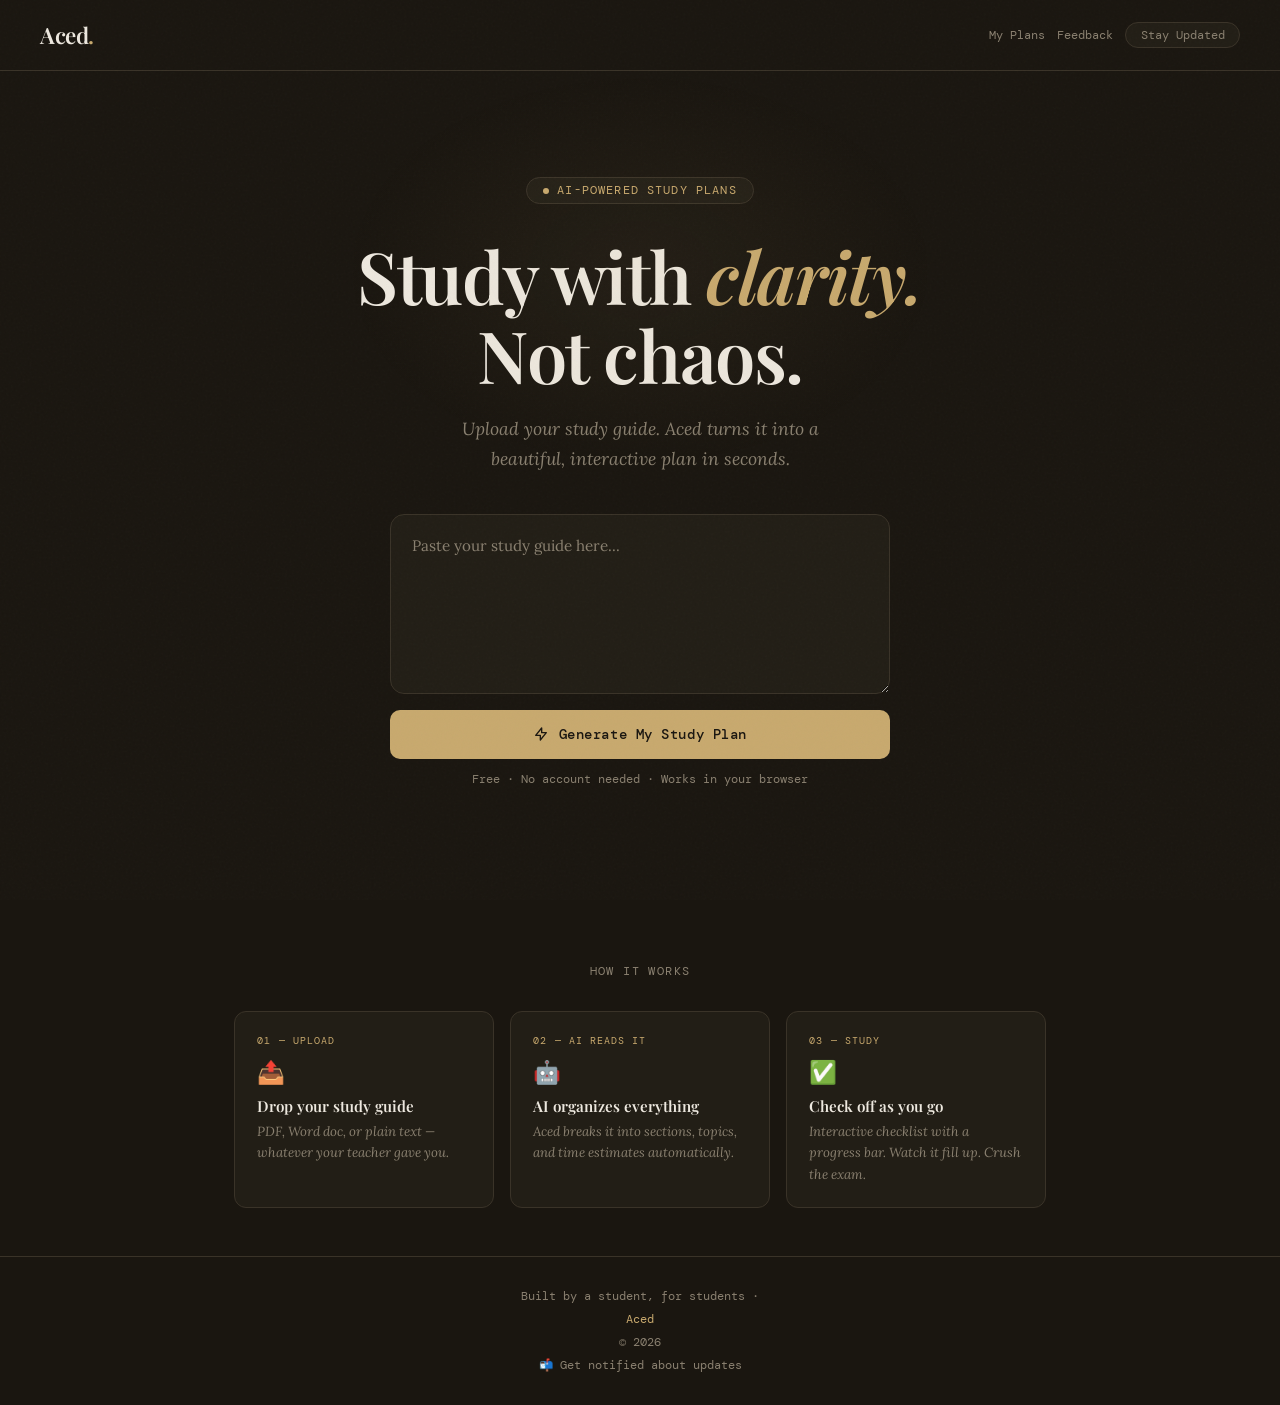
==== index.html @ cb7c21e6 "Fix textarea placeholder formatting in index.html" ====
<!DOCTYPE html>
<html lang="en">
<head>
<!-- Google tag (gtag.js) -->
<script async src="https://www.googletagmanager.com/gtag/js?id=G-MVRLB366R9"></script>
<script>
  window.dataLayer = window.dataLayer || [];
  function gtag(){dataLayer.push(arguments);}
  gtag('js', new Date());

  gtag('config', 'G-MVRLB366R9');
</script>
  <meta charset="UTF-8">
  <meta name="viewport" content="width=device-width, initial-scale=1.0">
  <title>Aced — Study With Clarity, Not Chaos</title>
  <link rel="icon" type="image/svg+xml" href="favicon.svg">
  <link href="https://fonts.googleapis.com/css2?family=Playfair+Display:ital,wght@0,400;0,600;1,400&family=Lora:ital,wght@0,400;0,500;1,400&family=DM+Mono:wght@400;500&display=swap" rel="stylesheet">
  <link rel="stylesheet" href="shared.css">
  <link rel="stylesheet" href="index.css">
<!-- Primary SEO -->
<meta name="description" content="Upload your study guide and get a beautiful, interactive study plan in seconds. Free AI-powered study tool for students.">
<meta name="keywords" content="study tool, AI study guide, study plan, interactive checklist, student productivity">

<!-- Open Graph (makes links look good when shared on social) -->
<meta property="og:title" content="Aced — Turn your study guide into a plan">
<meta property="og:description" content="Upload your study guide and get a beautiful, interactive study plan in seconds.">
<meta property="og:url" content="https://studyaced.com">
<meta property="og:type" content="website">

<!-- Twitter/X card -->
<meta name="twitter:card" content="summary">
<meta name="twitter:title" content="Aced — Turn your study guide into a plan">
<meta name="twitter:description" content="Upload your study guide and get a beautiful, interactive study plan in seconds.">
<link rel="canonical" href="https://studyaced.com">
</head>
<body>

  <!-- LOADING OVERLAY -->
  <div class="loading-overlay" id="loading-overlay">
    <div class="loading-title">Building your study plan...</div>
    <div class="loading-msg" id="loading-msg">Reading your file...</div>
    <div class="loading-bar-wrap">
      <div class="loading-bar-fill" id="loading-bar"></div>
    </div>
    <div class="loading-pct" id="loading-pct">0%</div>
  </div>

  <!-- NAV -->
  <nav>
    <div class="nav-logo">Aced<span>.</span></div>
    <div class="nav-links">
       <a href="plans.html" class="nav-link">My Plans</a>
       <a href="https://tally.so/r/XxqjLe" target="_blank" class="nav-link">Feedback</a>
       <a href="https://tally.so/r/OD5jP8" target="_blank" class="nav-link nav-link-highlight">Stay Updated</a>
    </div>
  </nav>

  <!-- HERO + UPLOAD -->
  <section class="hero">
    <div class="eyebrow">
      <div class="dot-pulse"></div>
      AI-powered study plans
    </div>

    <h1>Study with <em>clarity.</em><br>Not chaos.</h1>

    <p class="subhead">Upload your study guide. Aced turns it into a beautiful, interactive plan in seconds.</p>

    <div class="upload-wrap">

    <div class="text-input-wrap">
      <textarea 
        id="study-input" 
        maxlength="6000" 
        placeholder="Paste your study guide here..."></textarea>
    </div>
      <div class="error-msg" id="error-msg"></div>

      <button class="generate-btn" id="generate-btn">
        <svg fill="none" stroke="currentColor" stroke-width="2" viewBox="0 0 24 24">
          <path stroke-linecap="round" stroke-linejoin="round" d="M13 10V3L4 14h7v7l9-11h-7z"/>
        </svg>
        Generate My Study Plan
      </button>

      <p class="upload-note">Free · No account needed · Works in your browser</p>

    </div>
  </section>

  <!-- HOW IT WORKS -->
  <section class="features">
    <div class="features-label">How it works</div>
    <div class="features-grid">
      <div class="feature-card">
        <div class="feature-step">01 — UPLOAD</div>
        <span class="feature-icon">📤</span>
        <div class="feature-title">Drop your study guide</div>
        <div class="feature-desc">PDF, Word doc, or plain text — whatever your teacher gave you.</div>
      </div>
      <div class="feature-card">
        <div class="feature-step">02 — AI READS IT</div>
        <span class="feature-icon">🤖</span>
        <div class="feature-title">AI organizes everything</div>
        <div class="feature-desc">Aced breaks it into sections, topics, and time estimates automatically.</div>
      </div>

      <div class="feature-card">
        <div class="feature-step">03 — STUDY</div>
        <span class="feature-icon">✅</span>
        <div class="feature-title">Check off as you go</div>
        <div class="feature-desc">Interactive checklist with a progress bar. Watch it fill up. Crush the exam.</div>
      </div>
    </div>
  </section>

  <!-- FOOTER -->
  <footer>
    Built by a student, for students · <span>Aced</span> © 2026
    <a href="https://tally.so/r/OD5jP8" target="_blank" class="footer-signup">📬 Get notified about updates</a>
  </footer>

  <script src="processor.js"></script>
  <script src="app.js"></script>
  <script async src="https://scripts.simpleanalyticscdn.com/latest.js"></script>
  <script async src="https://scripts.simpleanalyticscdn.com/auto-events.js"></script>
</body>
</html>
---- shared.css ----
/* ── THEME TOKENS ── */
:root {
  --ease:      cubic-bezier(.4,0,.2,1);
  --bg:        #1a1610;
  --bg2:       #221e16;
  --bg3:       #2c271d;
  --border:    #3a3328;
  --border-light: #4a4438;
  --text:      #ede8df;
  --muted:     #8a8070;
  --accent:    #c8a96e;
  --accent2:   #e8c98e;
  --accent-dim: #9a7e4f;
  --accent-glow: rgba(200,169,110,0.08);
  --red:       #c87070;
  --green:     #7db87d;
  --green-bg:  rgba(125,184,125,0.1);
  --radius:    12px;
  --cta:       #c8a96e;
  --cta-text:  #1a1610;
}

*, *::before, *::after { box-sizing: border-box; margin: 0; padding: 0; }
html { scroll-behavior: smooth; }

body {
  background: var(--bg);
  color: var(--text);
  font-family: 'Lora', Georgia, serif;
  min-height: 100vh;
  overflow-x: hidden;
}

/* ── GRAIN OVERLAY ── */
body::before {
  content: '';
  position: fixed;
  inset: 0;
  background-image: url("data:image/svg+xml,%3Csvg viewBox='0 0 512 512' xmlns='http://www.w3.org/2000/svg'%3E%3Cfilter id='n'%3E%3CfeTurbulence type='fractalNoise' baseFrequency='0.75' numOctaves='4' stitchTiles='stitch'/%3E%3C/filter%3E%3Crect width='100%25' height='100%25' filter='url(%23n)' opacity='0.035'/%3E%3C/svg%3E");
  pointer-events: none;
  z-index: 100;
  opacity: 0.6;
}

/* ── ANIMATIONS ── */
@keyframes fadeUp {
  from { opacity: 0; transform: translateY(20px); }
  to   { opacity: 1; transform: translateY(0); }
}

@keyframes pulse {
  0%, 100% { opacity: 1; transform: scale(1); }
  50%       { opacity: 0.4; transform: scale(0.7); }
}

/* ── DOT PULSE ── */
.dot-pulse {
  width: 6px; height: 6px;
  background: var(--accent);
  border-radius: 50%;
  animation: pulse 2s infinite;
}

/* ── FEEDBACK BAR ── */
.feedback-bar {
  display: flex;
  align-items: center;
  justify-content: center;
  gap: 1rem;
  margin-top: 40px;
  padding: 16px;
  background: var(--bg2);
  border: 1px solid var(--border);
  border-radius: var(--radius);
}

.feedback-link {
  font-family: 'DM Mono', monospace;
  font-size: 0.75rem;
  color: var(--muted);
  text-decoration: none;
  transition: color 0.2s;
}
.feedback-link:hover { color: var(--accent); }

.feedback-divider {
  color: var(--border);
  font-size: 0.75rem;
}

/* ── FOOTER SIGNUP ── */
.footer-signup {
  font-family: 'DM Mono', monospace;
  font-size: 0.72rem;
  color: var(--muted);
  text-decoration: none;
  transition: color 0.2s;
}
.footer-signup:hover { color: var(--accent); }
---- index.css ----
/* ── NAV ── */
nav {
  position: fixed;
  top: 0; left: 0; right: 0;
  z-index: 50;
  display: flex;
  align-items: center;
  justify-content: space-between;
  padding: 1.25rem 2.5rem;
  background: var(--bg);
  border-bottom: 1px solid var(--border);
}

.nav-logo {
  font-family: 'Playfair Display', serif;
  font-size: 1.4rem;
  font-weight: 600;
  color: var(--text);
  letter-spacing: -0.02em;
}
.nav-logo span { color: var(--accent); }

.nav-badge {
  display: inline-flex;
  align-items: center;
  gap: 0.4rem;
  background: var(--bg2);
  border: 1px solid var(--border);
  border-radius: 99px;
  padding: 0.3rem 0.9rem;
  font-family: 'DM Mono', monospace;
  font-size: 0.7rem;
  color: var(--muted);
}

/* ── HERO ── */
.hero {
  min-height: 100vh;
  display: flex;
  flex-direction: column;
  align-items: center;
  justify-content: center;
  text-align: center;
  padding: 8rem 1.5rem 4rem;
  position: relative;
}

.hero::after {
  content: '';
  position: absolute;
  top: 30%; left: 50%;
  transform: translate(-50%, -50%);
  width: 600px; height: 400px;
  background: radial-gradient(ellipse, var(--accent) 0%, transparent 70%);
  opacity: 0.06;
  pointer-events: none;
  border-radius: 50%;
}

.eyebrow {
  display: inline-flex;
  align-items: center;
  gap: 0.5rem;
  background: var(--bg2);
  border: 1px solid var(--border);
  border-radius: 99px;
  padding: 0.3rem 1rem;
  font-family: 'DM Mono', monospace;
  font-size: 0.72rem;
  color: var(--accent);
  letter-spacing: 0.1em;
  text-transform: uppercase;
  margin-bottom: 2rem;
  animation: fadeUp 0.6s var(--ease) both;
}

h1 {
  font-family: 'Playfair Display', serif;
  font-size: clamp(2.6rem, 6vw, 4.5rem);
  font-weight: 600;
  line-height: 1.1;
  letter-spacing: -0.02em;
  max-width: 720px;
  margin-bottom: 1.25rem;
  animation: fadeUp 0.6s 0.1s var(--ease) both;
}
h1 em { font-style: italic; color: var(--accent); }

.subhead {
  font-size: clamp(0.95rem, 2vw, 1.1rem);
  color: var(--muted);
  max-width: 420px;
  line-height: 1.7;
  margin-bottom: 2.5rem;
  font-style: italic;
  animation: fadeUp 0.6s 0.2s var(--ease) both;
}

/* ── UPLOAD ZONE ── */
.upload-wrap {
  width: 100%;
  max-width: 500px;
  animation: fadeUp 0.6s 0.3s var(--ease) both;
}

/* ── ERROR ── */
.error-msg {
  display: none;
  align-items: flex-start;
  gap: 0.5rem;
  background: rgba(200,112,112,0.07);
  border: 1px solid rgba(200,112,112,0.25);
  border-radius: 10px;
  padding: 0.75rem 1rem;
  margin-top: 0.75rem;
  font-family: 'DM Mono', monospace;
  font-size: 0.73rem;
  color: var(--red);
  line-height: 1.5;
  text-align: left;
}
.error-msg.show { display: flex; }
.error-msg::before { content: '⚠'; flex-shrink: 0; }

/* ── GENERATE BUTTON ── */
.generate-btn {
  display: flex;
  align-items: center;
  justify-content: center;
  gap: 0.6rem;
  width: 100%;
  margin-top: 0.75rem;
  background: var(--cta);
  color: var(--cta-text);
  font-family: 'DM Mono', monospace;
  font-size: 0.88rem;
  font-weight: 500;
  letter-spacing: 0.04em;
  padding: 0.95rem 2rem;
  border-radius: 10px;
  border: none;
  cursor: pointer;
  transition: opacity 0.2s, transform 0.15s;
}
.generate-btn:hover:not(:disabled) { opacity: 0.88; transform: translateY(-2px); }
.generate-btn:active:not(:disabled) { transform: translateY(0); }
.generate-btn svg { width: 16px; height: 16px; flex-shrink: 0; }

.upload-note {
  margin-top: 0.75rem;
  font-size: 0.73rem;
  color: var(--muted);
  font-family: 'DM Mono', monospace;
  text-align: center;
}

/* ── LOADING OVERLAY ── */
.loading-overlay {
  display: none;
  position: fixed;
  inset: 0;
  background: rgba(26,22,16,0.93);
  backdrop-filter: blur(8px);
  z-index: 200;
  align-items: center;
  justify-content: center;
  flex-direction: column;
  gap: 1.25rem;
}
.loading-overlay.show { display: flex; }

.loading-title {
  font-family: 'Playfair Display', serif;
  font-size: 1.3rem;
  font-weight: 600;
  color: var(--text);
}
.loading-msg {
  font-family: 'DM Mono', monospace;
  font-size: 0.75rem;
  color: var(--muted);
  font-style: italic;
  min-height: 18px;
}
.loading-bar-wrap {
  width: 260px;
  height: 3px;
  background: var(--border);
  border-radius: 2px;
  overflow: hidden;
}
.loading-bar-fill {
  height: 100%;
  background: linear-gradient(90deg, var(--accent-dim), var(--accent));
  border-radius: 2px;
  transition: width 0.5s var(--ease);
  width: 0%;
}
.loading-pct {
  font-family: 'DM Mono', monospace;
  font-size: 0.68rem;
  color: var(--muted);
}

/* ── HOW IT WORKS ── */
.features {
  padding: 4rem 1.5rem 3rem;
  max-width: 860px;
  margin: 0 auto;
}
.features-label {
  text-align: center;
  font-family: 'DM Mono', monospace;
  font-size: 0.72rem;
  color: var(--muted);
  letter-spacing: 0.12em;
  text-transform: uppercase;
  margin-bottom: 2rem;
}
.features-grid {
  display: grid;
  grid-template-columns: repeat(auto-fit, minmax(230px, 1fr));
  gap: 1rem;
}
.feature-card {
  background: var(--bg2);
  border: 1px solid var(--border);
  border-radius: 12px;
  padding: 1.4rem;
  transition: border-color 0.2s, transform 0.2s;
}
.feature-card:hover { border-color: var(--accent); transform: translateY(-2px); }
.feature-step {
  font-family: 'DM Mono', monospace;
  font-size: 0.65rem;
  color: var(--accent);
  letter-spacing: 0.1em;
  margin-bottom: 0.6rem;
}
.feature-icon { font-size: 1.4rem; margin-bottom: 0.6rem; display: block; }
.feature-title {
  font-family: 'Playfair Display', serif;
  font-size: 0.95rem;
  font-weight: 600;
  margin-bottom: 0.35rem;
  color: var(--text);
}
.feature-desc {
  font-size: 0.83rem;
  color: var(--muted);
  line-height: 1.6;
  font-style: italic;
}

/* ── FOOTER ── */
footer {
  text-align: center;
  padding: 2rem;
  border-top: 1px solid var(--border);
  font-family: 'DM Mono', monospace;
  font-size: 0.72rem;
  color: var(--muted);
  display: flex;
  flex-direction: column;
  align-items: center;
  gap: 0.5rem;
}
footer span { color: var(--accent); }

/* ── RESPONSIVE ── */
@media (max-width: 500px) {
  nav { padding: 1rem 1.25rem; }
  .hero { padding: 7rem 1.25rem 3rem; }
}

.nav-links {
  display: flex;
  align-items: center;
  gap: 0.75rem;
}

.nav-link {
  font-family: 'DM Mono', monospace;
  font-size: 0.72rem;
  color: var(--muted);
  text-decoration: none;
  transition: color 0.2s;
}
.nav-link:hover { color: var(--text); }

.nav-link-highlight {
  background: var(--bg2);
  border: 1px solid var(--border);
  border-radius: 99px;
  padding: 0.3rem 0.9rem;
}
.nav-link-highlight:hover { border-color: var(--accent); color: var(--accent); }




/* ── TEXT INPUT ── */
.text-input-wrap {
  width: 100%;
}

#study-input {
  width: 100%;
  padding: 1.2rem 1.3rem;
  border-radius: 14px;
  border: 1px solid var(--border);
  background: var(--bg2);
  color: var(--text);
  font-family: 'Lora', serif;
  font-size: 0.95rem;
  line-height: 1.6;
  resize: vertical;
  min-height: 180px;
  transition: border-color 0.2s, box-shadow 0.2s;
}

#study-input::placeholder {
  color: var(--muted);
}

#study-input:focus {
  outline: none;
  border-color: var(--accent);
  box-shadow: 0 0 0 3px var(--accent-glow);
}
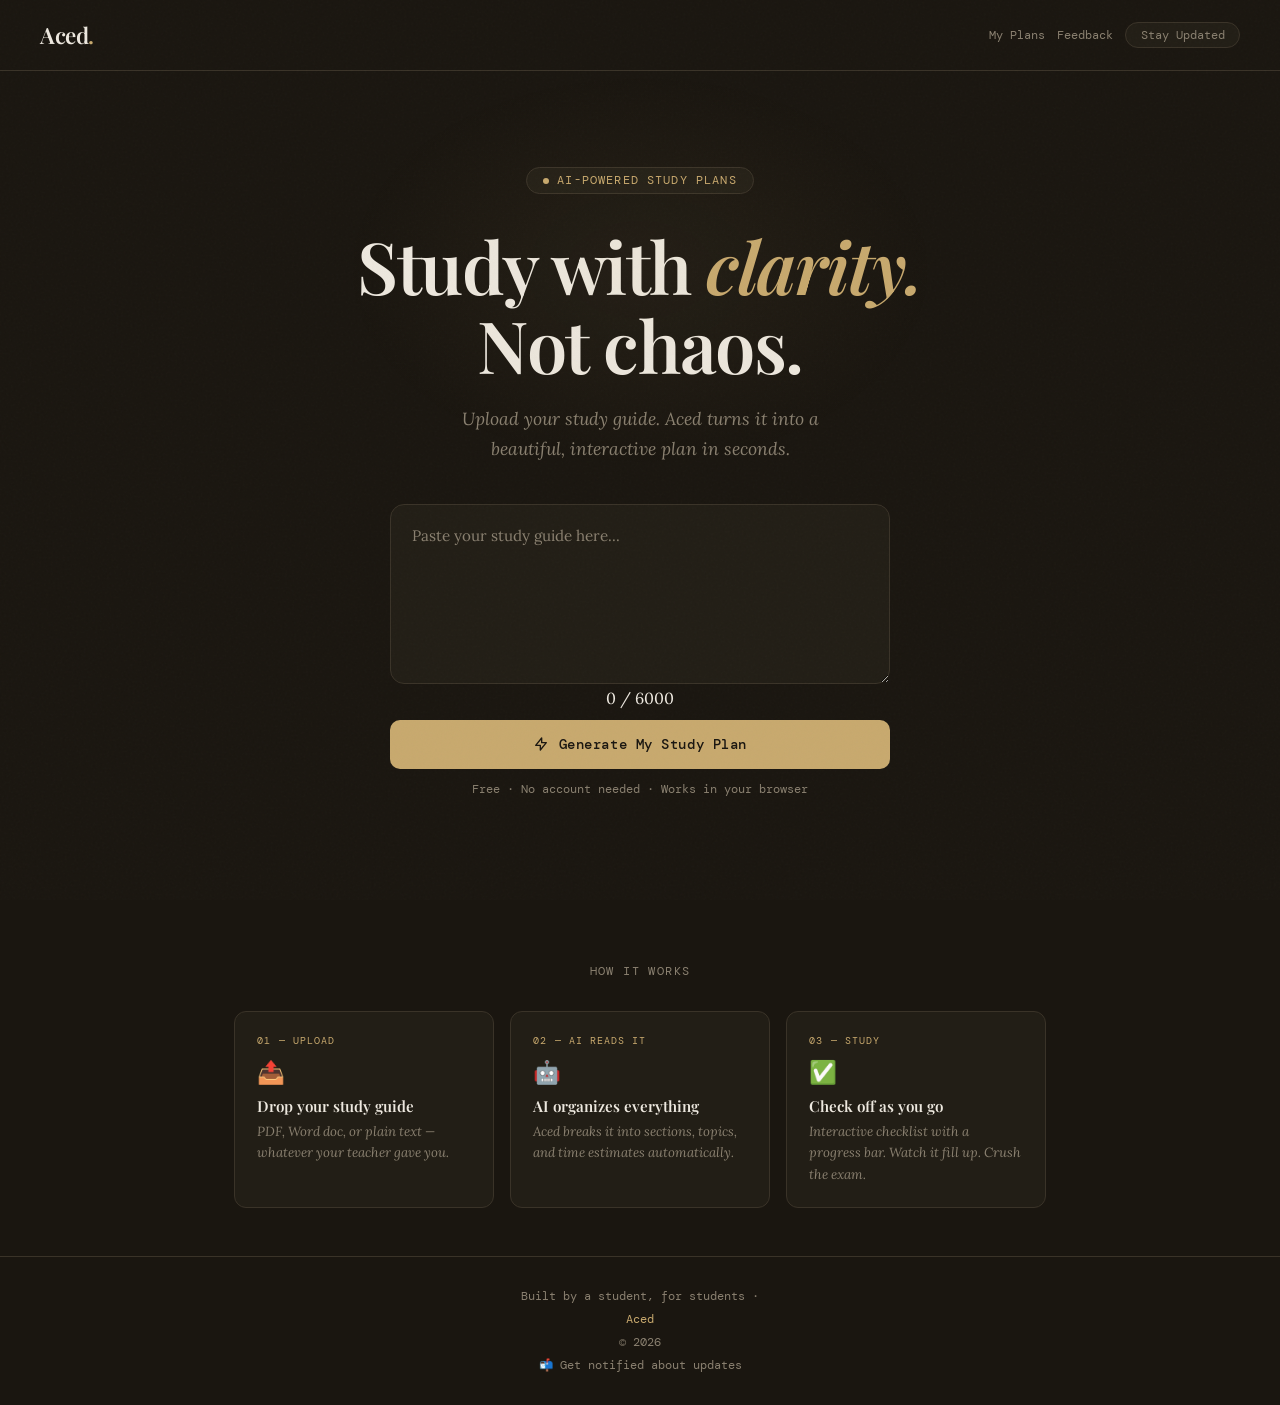
==== commit 4a8ca211: "Update index.html" ====
--- a/index.html
+++ b/index.html
@@ -73,10 +73,11 @@
         id="study-input" 
         maxlength="6000" 
         placeholder="Paste your study guide here..."></textarea>
+      <div id="char-counter" class="char-counter">0 / 6000</div>
     </div>
       <div class="error-msg" id="error-msg"></div>
 
-      <button class="generate-btn" id="generate-btn">
+      <button type="button" class="generate-btn" id="generate-btn">
         <svg fill="none" stroke="currentColor" stroke-width="2" viewBox="0 0 24 24">
           <path stroke-linecap="round" stroke-linejoin="round" d="M13 10V3L4 14h7v7l9-11h-7z"/>
         </svg>
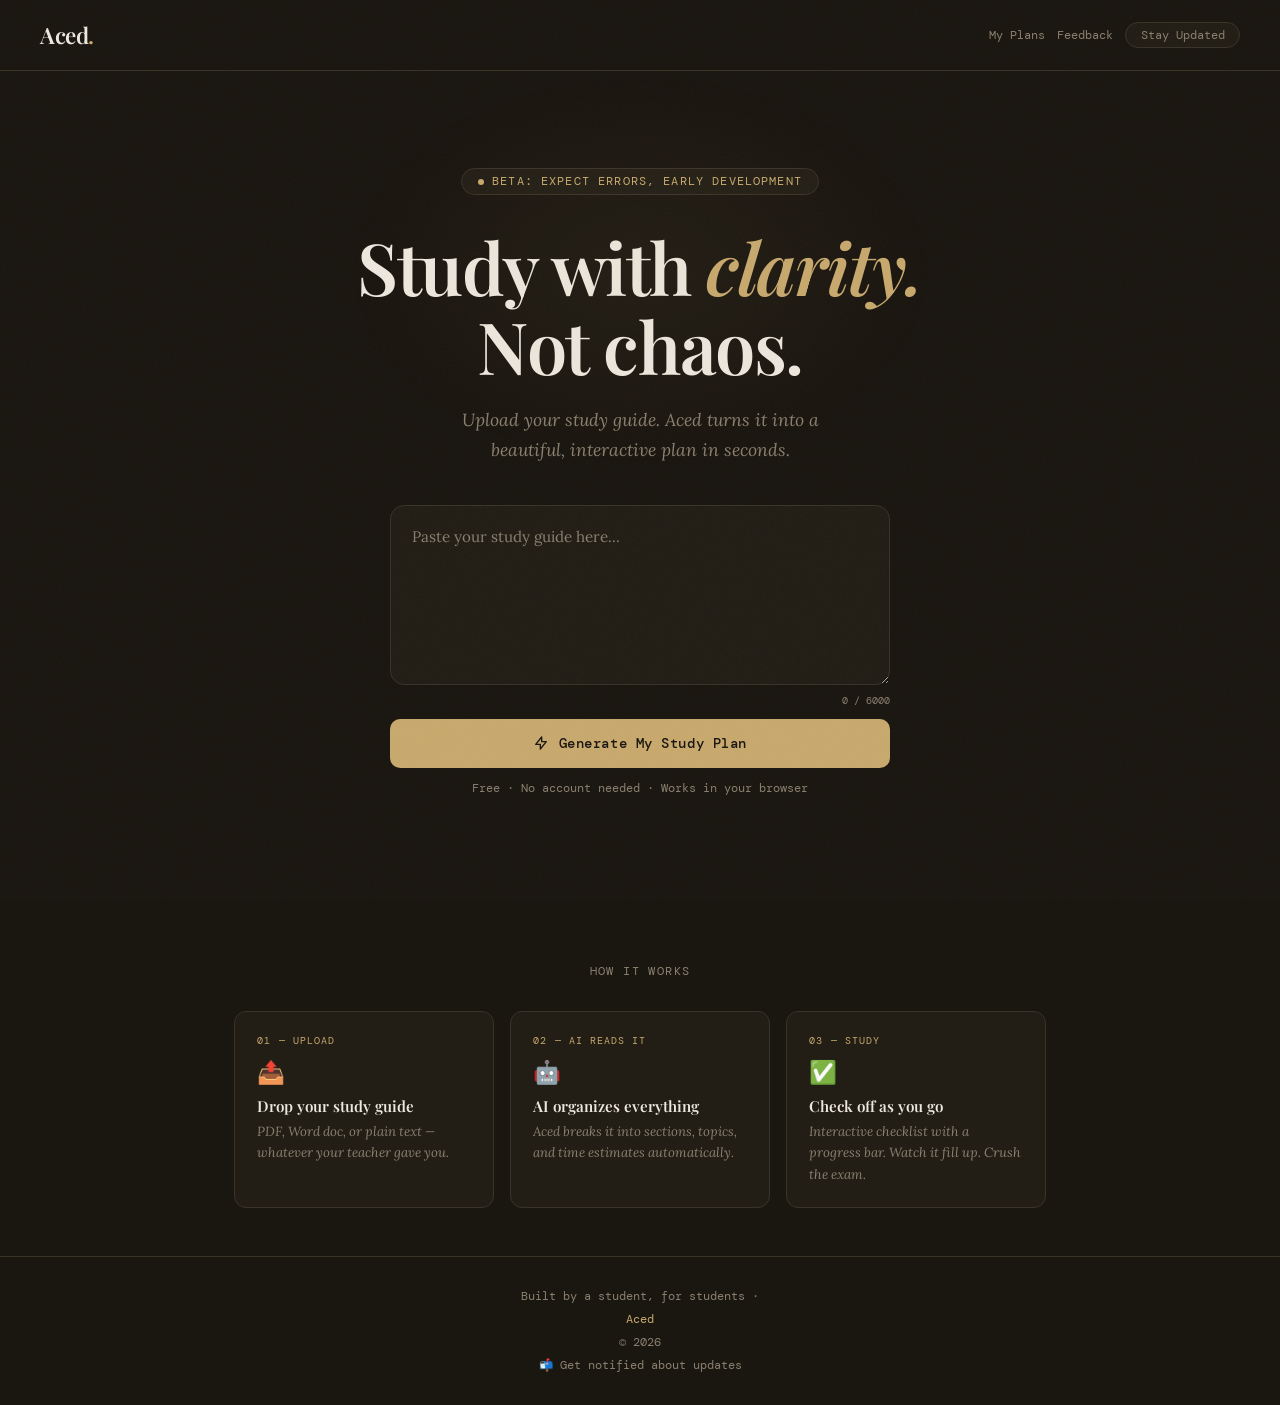
==== commit 6656157e: "Update index.html" ====
--- a/index.html
+++ b/index.html
@@ -59,7 +59,7 @@
   <section class="hero">
     <div class="eyebrow">
       <div class="dot-pulse"></div>
-      AI-powered study plans
+      BETA: Expect errors, Early Development
     </div>
 
     <h1>Study with <em>clarity.</em><br>Not chaos.</h1>
--- a/index.css
+++ b/index.css
@@ -328,3 +328,26 @@
   border-color: var(--accent);
   box-shadow: 0 0 0 3px var(--accent-glow);
 }
+
+
+.text-input-wrap {
+  position: relative;
+  width: 100%;
+}
+
+.char-counter {
+  text-align: right;
+  font-family: 'DM Mono', monospace;
+  font-size: 0.65rem;
+  color: var(--muted);
+  margin-top: 5px;
+  transition: color 0.2s;
+}
+
+.char-counter.limit-near {
+  color: var(--accent);
+}
+
+.char-counter.limit-reached {
+  color: var(--red);
+}
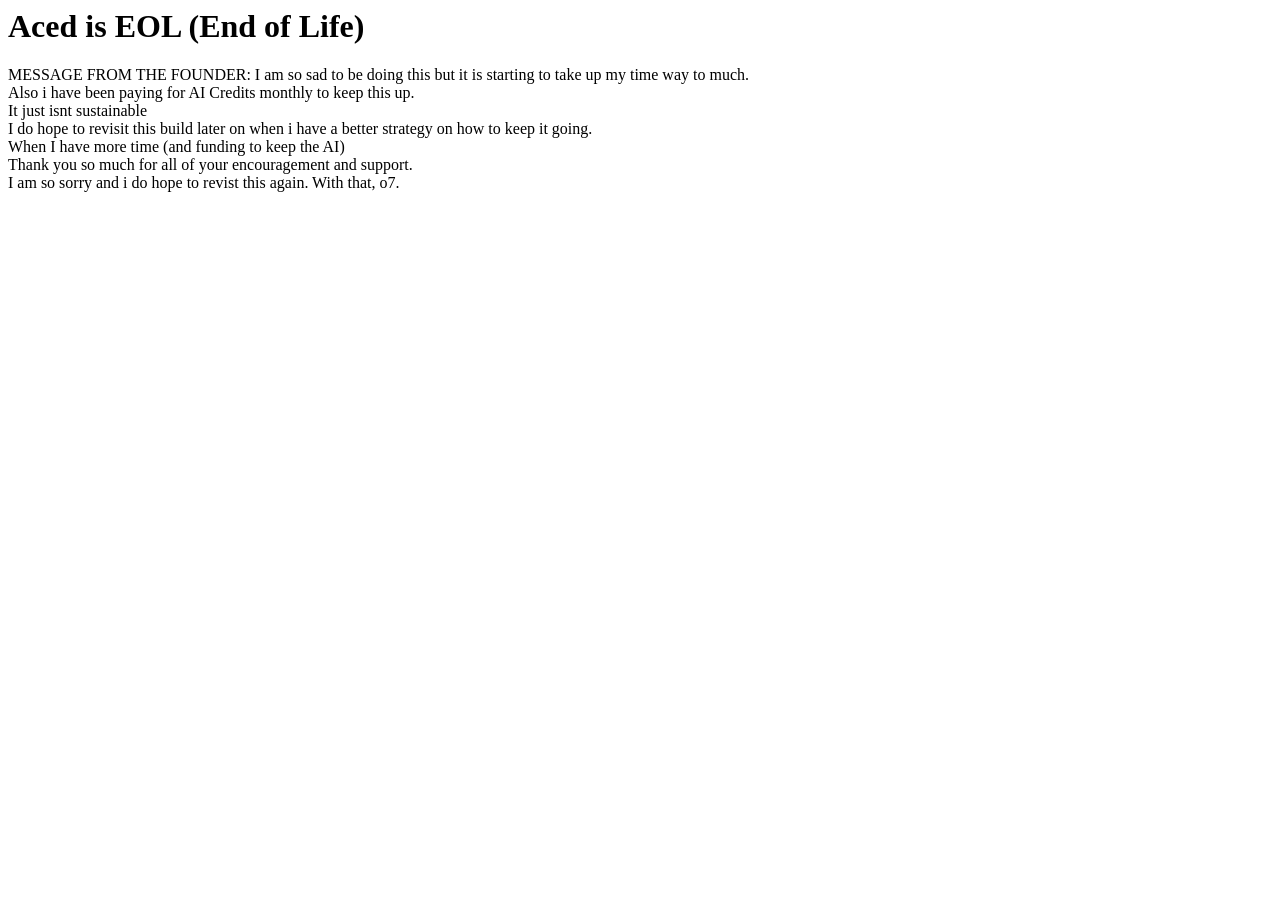
==== commit d4281b41: "Create index.html with founder's message Add a message from the founder regarding the end of life fo" ====
--- a/index.html
+++ b/index.html
@@ -1,130 +1,14 @@
-<!DOCTYPE html>
-<html lang="en">
-<head>
-<!-- Google tag (gtag.js) -->
-<script async src="https://www.googletagmanager.com/gtag/js?id=G-MVRLB366R9"></script>
-<script>
-  window.dataLayer = window.dataLayer || [];
-  function gtag(){dataLayer.push(arguments);}
-  gtag('js', new Date());
-
-  gtag('config', 'G-MVRLB366R9');
-</script>
-  <meta charset="UTF-8">
-  <meta name="viewport" content="width=device-width, initial-scale=1.0">
-  <title>Aced — Study With Clarity, Not Chaos</title>
-  <link rel="icon" type="image/svg+xml" href="favicon.svg">
-  <link href="https://fonts.googleapis.com/css2?family=Playfair+Display:ital,wght@0,400;0,600;1,400&family=Lora:ital,wght@0,400;0,500;1,400&family=DM+Mono:wght@400;500&display=swap" rel="stylesheet">
-  <link rel="stylesheet" href="shared.css">
-  <link rel="stylesheet" href="index.css">
-<!-- Primary SEO -->
-<meta name="description" content="Upload your study guide and get a beautiful, interactive study plan in seconds. Free AI-powered study tool for students.">
-<meta name="keywords" content="study tool, AI study guide, study plan, interactive checklist, student productivity">
-
-<!-- Open Graph (makes links look good when shared on social) -->
-<meta property="og:title" content="Aced — Turn your study guide into a plan">
-<meta property="og:description" content="Upload your study guide and get a beautiful, interactive study plan in seconds.">
-<meta property="og:url" content="https://studyaced.com">
-<meta property="og:type" content="website">
-
-<!-- Twitter/X card -->
-<meta name="twitter:card" content="summary">
-<meta name="twitter:title" content="Aced — Turn your study guide into a plan">
-<meta name="twitter:description" content="Upload your study guide and get a beautiful, interactive study plan in seconds.">
-<link rel="canonical" href="https://studyaced.com">
-</head>
-<body>
-
-  <!-- LOADING OVERLAY -->
-  <div class="loading-overlay" id="loading-overlay">
-    <div class="loading-title">Building your study plan...</div>
-    <div class="loading-msg" id="loading-msg">Reading your file...</div>
-    <div class="loading-bar-wrap">
-      <div class="loading-bar-fill" id="loading-bar"></div>
-    </div>
-    <div class="loading-pct" id="loading-pct">0%</div>
-  </div>
-
-  <!-- NAV -->
-  <nav>
-    <div class="nav-logo">Aced<span>.</span></div>
-    <div class="nav-links">
-       <a href="plans.html" class="nav-link">My Plans</a>
-       <a href="https://tally.so/r/XxqjLe" target="_blank" class="nav-link">Feedback</a>
-       <a href="https://tally.so/r/OD5jP8" target="_blank" class="nav-link nav-link-highlight">Stay Updated</a>
-    </div>
-  </nav>
-
-  <!-- HERO + UPLOAD -->
-  <section class="hero">
-    <div class="eyebrow">
-      <div class="dot-pulse"></div>
-      BETA: Expect errors, Early Development
-    </div>
-
-    <h1>Study with <em>clarity.</em><br>Not chaos.</h1>
-
-    <p class="subhead">Upload your study guide. Aced turns it into a beautiful, interactive plan in seconds.</p>
-
-    <div class="upload-wrap">
-
-    <div class="text-input-wrap">
-      <textarea 
-        id="study-input" 
-        maxlength="6000" 
-        placeholder="Paste your study guide here..."></textarea>
-      <div id="char-counter" class="char-counter">0 / 6000</div>
-    </div>
-      <div class="error-msg" id="error-msg"></div>
-
-      <button type="button" class="generate-btn" id="generate-btn">
-        <svg fill="none" stroke="currentColor" stroke-width="2" viewBox="0 0 24 24">
-          <path stroke-linecap="round" stroke-linejoin="round" d="M13 10V3L4 14h7v7l9-11h-7z"/>
-        </svg>
-        Generate My Study Plan
-      </button>
-
-      <p class="upload-note">Free · No account needed · Works in your browser</p>
-
-    </div>
-  </section>
-
-  <!-- HOW IT WORKS -->
-  <section class="features">
-    <div class="features-label">How it works</div>
-    <div class="features-grid">
-      <div class="feature-card">
-        <div class="feature-step">01 — UPLOAD</div>
-        <span class="feature-icon">📤</span>
-        <div class="feature-title">Drop your study guide</div>
-        <div class="feature-desc">PDF, Word doc, or plain text — whatever your teacher gave you.</div>
-      </div>
-      <div class="feature-card">
-        <div class="feature-step">02 — AI READS IT</div>
-        <span class="feature-icon">🤖</span>
-        <div class="feature-title">AI organizes everything</div>
-        <div class="feature-desc">Aced breaks it into sections, topics, and time estimates automatically.</div>
-      </div>
-
-      <div class="feature-card">
-        <div class="feature-step">03 — STUDY</div>
-        <span class="feature-icon">✅</span>
-        <div class="feature-title">Check off as you go</div>
-        <div class="feature-desc">Interactive checklist with a progress bar. Watch it fill up. Crush the exam.</div>
-      </div>
-    </div>
-  </section>
-
-  <!-- FOOTER -->
-  <footer>
-    Built by a student, for students · <span>Aced</span> © 2026
-    <a href="https://tally.so/r/OD5jP8" target="_blank" class="footer-signup">📬 Get notified about updates</a>
-  </footer>
-
-  <script src="processor.js"></script>
-  <script src="app.js"></script>
-  <script async src="https://scripts.simpleanalyticscdn.com/latest.js"></script>
-  <script async src="https://scripts.simpleanalyticscdn.com/auto-events.js"></script>
-</body>
+<html>
+  <head>
+    <title>Aced is EOL</title>
+  </head>
+  <h1>Aced is EOL (End of Life)</h1>
+  <p> MESSAGE FROM THE FOUNDER: I am so sad to be doing this but it is starting to take up my time way to much. <br>
+    Also i have been paying for AI Credits monthly to keep this up. <br>
+    It just isnt sustainable<br>
+    I do hope to revisit this build later on when i have a better strategy on how to keep it going.<br>
+    When I have more time (and funding to keep the AI)<br>
+    Thank you so much for all of your encouragement and support.<br>
+    I am so sorry and i do hope to revist this again. With that, o7.<br>
+  </p>
 </html>
-
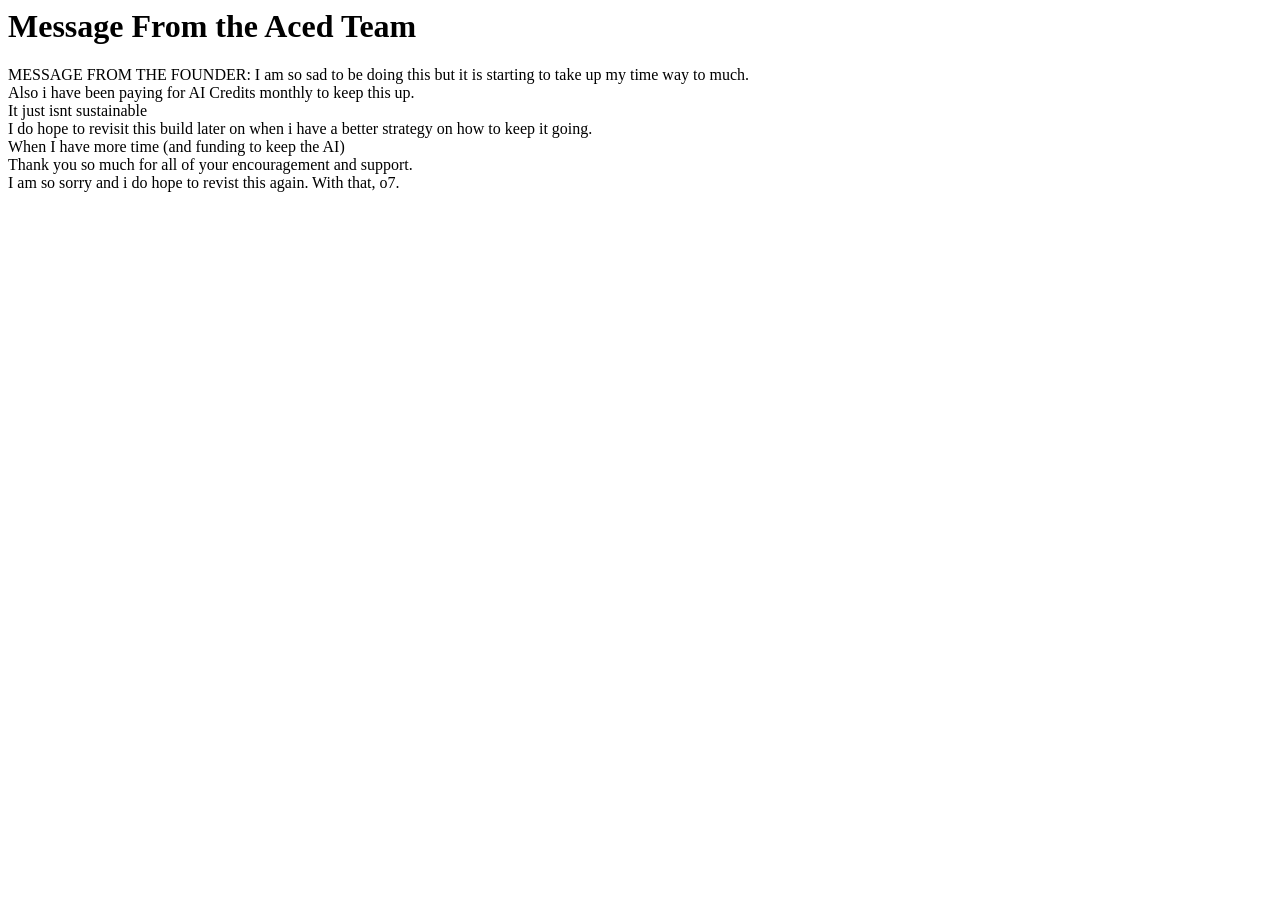
==== commit 48f57c97: "Update index.html" ====
--- a/index.html
+++ b/index.html
@@ -2,7 +2,7 @@
   <head>
     <title>Aced is EOL</title>
   </head>
-  <h1>Aced is EOL (End of Life)</h1>
+  <h1>Message From the Aced Team</h1>
   <p> MESSAGE FROM THE FOUNDER: I am so sad to be doing this but it is starting to take up my time way to much. <br>
     Also i have been paying for AI Credits monthly to keep this up. <br>
     It just isnt sustainable<br>
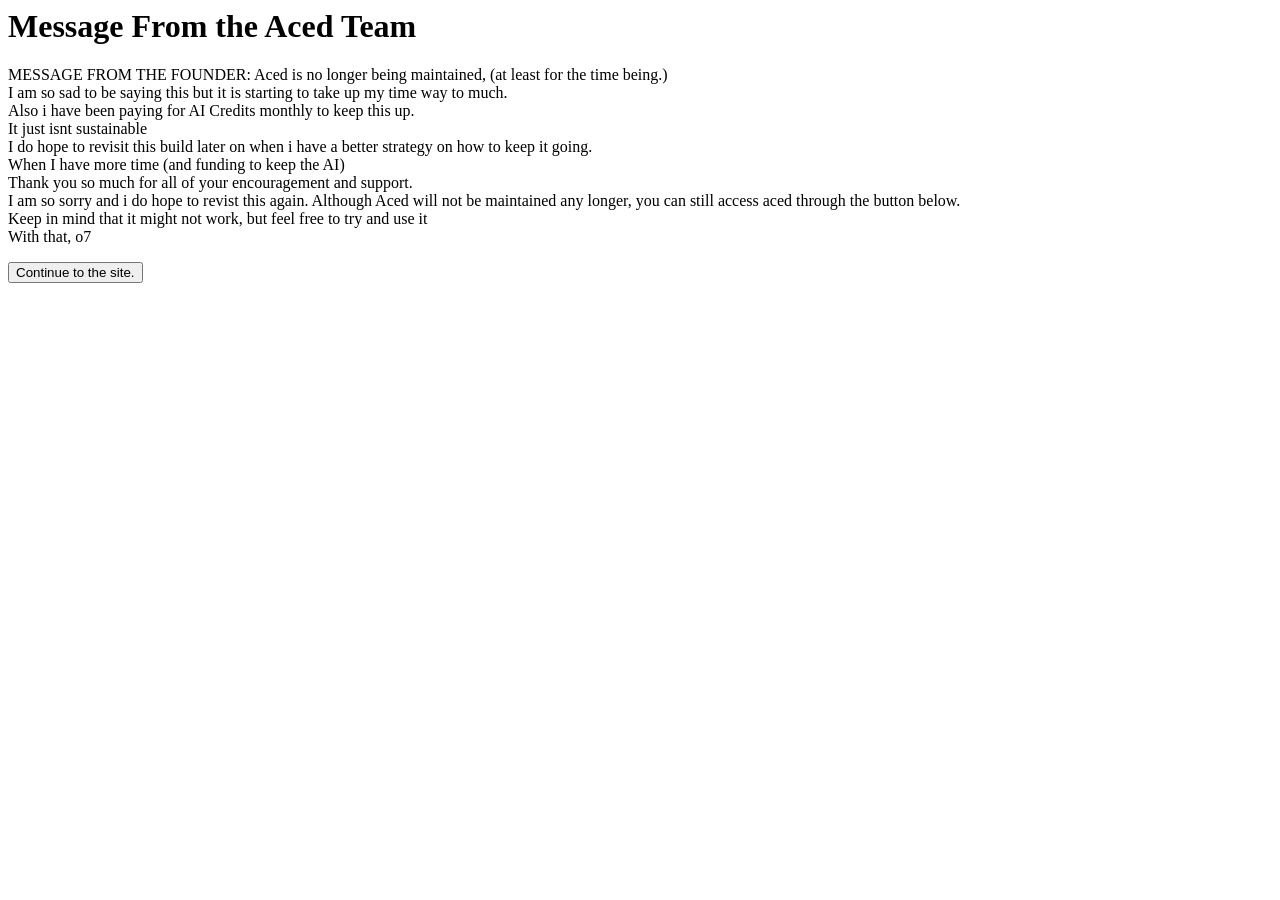
==== commit e19a5b00: "Revise title and founder's message in index.html Updated the title and message regarding Aced's main" ====
--- a/index.html
+++ b/index.html
@@ -1,14 +1,18 @@
 <html>
   <head>
-    <title>Aced is EOL</title>
+    <title>Message from the Aced Team</title>
   </head>
   <h1>Message From the Aced Team</h1>
-  <p> MESSAGE FROM THE FOUNDER: I am so sad to be doing this but it is starting to take up my time way to much. <br>
+  <p> MESSAGE FROM THE FOUNDER: Aced is no longer being maintained, (at least for the time being.)<br>
+    I am so sad to be saying this but it is starting to take up my time way to much. <br>
     Also i have been paying for AI Credits monthly to keep this up. <br>
     It just isnt sustainable<br>
     I do hope to revisit this build later on when i have a better strategy on how to keep it going.<br>
     When I have more time (and funding to keep the AI)<br>
     Thank you so much for all of your encouragement and support.<br>
-    I am so sorry and i do hope to revist this again. With that, o7.<br>
+    I am so sorry and i do hope to revist this again. Although Aced will not be maintained any longer, you can still access aced through the button below.<br>
+    Keep in mind that it might not work, but feel free to try and use it<br>
+    With that, o7<br>
   </p>
+  <button href="acedmainindex.html">Continue to the site.</button>
 </html>
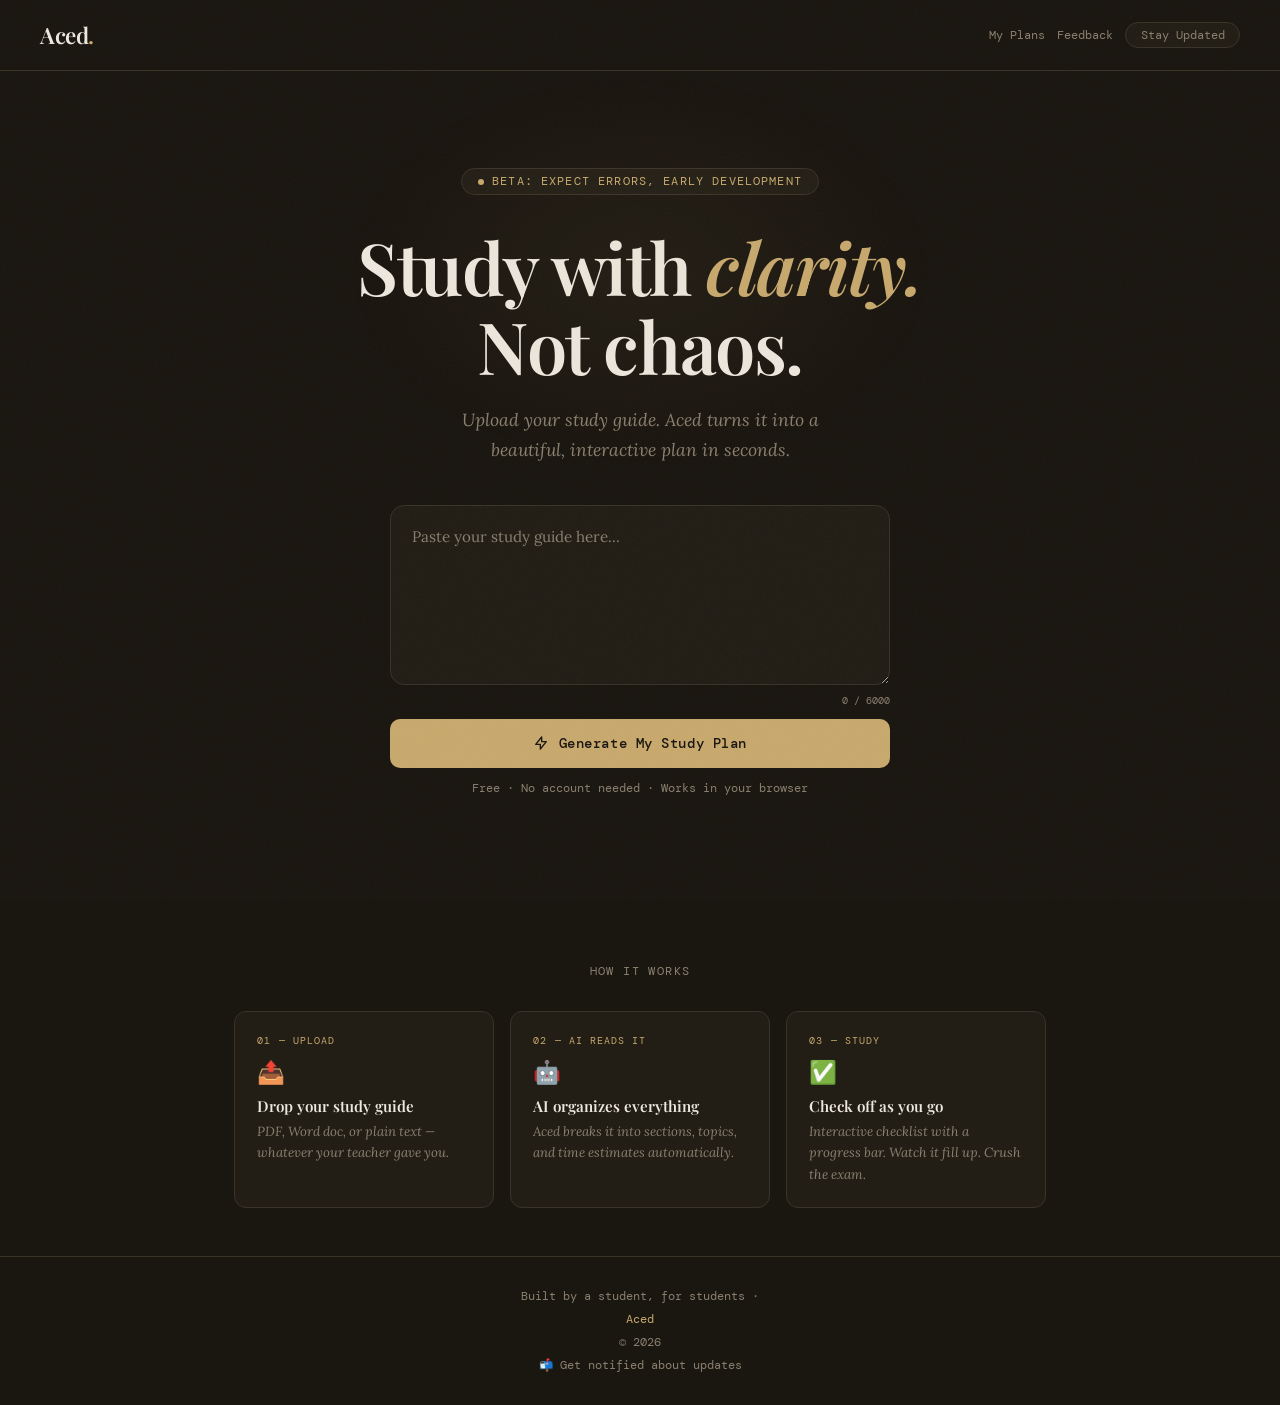
==== commit de0762fe: "Rename acedmainindex.html to index.html" ====
--- a/index.html
+++ b/index.html
@@ -1,18 +1,130 @@
-<html>
-  <head>
-    <title>Message from the Aced Team</title>
-  </head>
-  <h1>Message From the Aced Team</h1>
-  <p> MESSAGE FROM THE FOUNDER: Aced is no longer being maintained, (at least for the time being.)<br>
-    I am so sad to be saying this but it is starting to take up my time way to much. <br>
-    Also i have been paying for AI Credits monthly to keep this up. <br>
-    It just isnt sustainable<br>
-    I do hope to revisit this build later on when i have a better strategy on how to keep it going.<br>
-    When I have more time (and funding to keep the AI)<br>
-    Thank you so much for all of your encouragement and support.<br>
-    I am so sorry and i do hope to revist this again. Although Aced will not be maintained any longer, you can still access aced through the button below.<br>
-    Keep in mind that it might not work, but feel free to try and use it<br>
-    With that, o7<br>
-  </p>
-  <button href="acedmainindex.html">Continue to the site.</button>
+<!DOCTYPE html>
+<html lang="en">
+<head>
+<!-- Google tag (gtag.js) -->
+<script async src="https://www.googletagmanager.com/gtag/js?id=G-MVRLB366R9"></script>
+<script>
+  window.dataLayer = window.dataLayer || [];
+  function gtag(){dataLayer.push(arguments);}
+  gtag('js', new Date());
+
+  gtag('config', 'G-MVRLB366R9');
+</script>
+  <meta charset="UTF-8">
+  <meta name="viewport" content="width=device-width, initial-scale=1.0">
+  <title>Aced — Study With Clarity, Not Chaos</title>
+  <link rel="icon" type="image/svg+xml" href="favicon.svg">
+  <link href="https://fonts.googleapis.com/css2?family=Playfair+Display:ital,wght@0,400;0,600;1,400&family=Lora:ital,wght@0,400;0,500;1,400&family=DM+Mono:wght@400;500&display=swap" rel="stylesheet">
+  <link rel="stylesheet" href="shared.css">
+  <link rel="stylesheet" href="index.css">
+<!-- Primary SEO -->
+<meta name="description" content="Upload your study guide and get a beautiful, interactive study plan in seconds. Free AI-powered study tool for students.">
+<meta name="keywords" content="study tool, AI study guide, study plan, interactive checklist, student productivity">
+
+<!-- Open Graph (makes links look good when shared on social) -->
+<meta property="og:title" content="Aced — Turn your study guide into a plan">
+<meta property="og:description" content="Upload your study guide and get a beautiful, interactive study plan in seconds.">
+<meta property="og:url" content="https://studyaced.com">
+<meta property="og:type" content="website">
+
+<!-- Twitter/X card -->
+<meta name="twitter:card" content="summary">
+<meta name="twitter:title" content="Aced — Turn your study guide into a plan">
+<meta name="twitter:description" content="Upload your study guide and get a beautiful, interactive study plan in seconds.">
+<link rel="canonical" href="https://studyaced.com">
+</head>
+<body>
+
+  <!-- LOADING OVERLAY -->
+  <div class="loading-overlay" id="loading-overlay">
+    <div class="loading-title">Building your study plan...</div>
+    <div class="loading-msg" id="loading-msg">Reading your file...</div>
+    <div class="loading-bar-wrap">
+      <div class="loading-bar-fill" id="loading-bar"></div>
+    </div>
+    <div class="loading-pct" id="loading-pct">0%</div>
+  </div>
+
+  <!-- NAV -->
+  <nav>
+    <div class="nav-logo">Aced<span>.</span></div>
+    <div class="nav-links">
+       <a href="plans.html" class="nav-link">My Plans</a>
+       <a href="https://tally.so/r/XxqjLe" target="_blank" class="nav-link">Feedback</a>
+       <a href="https://tally.so/r/OD5jP8" target="_blank" class="nav-link nav-link-highlight">Stay Updated</a>
+    </div>
+  </nav>
+
+  <!-- HERO + UPLOAD -->
+  <section class="hero">
+    <div class="eyebrow">
+      <div class="dot-pulse"></div>
+      BETA: Expect errors, Early Development
+    </div>
+
+    <h1>Study with <em>clarity.</em><br>Not chaos.</h1>
+
+    <p class="subhead">Upload your study guide. Aced turns it into a beautiful, interactive plan in seconds.</p>
+
+    <div class="upload-wrap">
+
+    <div class="text-input-wrap">
+      <textarea 
+        id="study-input" 
+        maxlength="6000" 
+        placeholder="Paste your study guide here..."></textarea>
+      <div id="char-counter" class="char-counter">0 / 6000</div>
+    </div>
+      <div class="error-msg" id="error-msg"></div>
+
+      <button type="button" class="generate-btn" id="generate-btn">
+        <svg fill="none" stroke="currentColor" stroke-width="2" viewBox="0 0 24 24">
+          <path stroke-linecap="round" stroke-linejoin="round" d="M13 10V3L4 14h7v7l9-11h-7z"/>
+        </svg>
+        Generate My Study Plan
+      </button>
+
+      <p class="upload-note">Free · No account needed · Works in your browser</p>
+
+    </div>
+  </section>
+
+  <!-- HOW IT WORKS -->
+  <section class="features">
+    <div class="features-label">How it works</div>
+    <div class="features-grid">
+      <div class="feature-card">
+        <div class="feature-step">01 — UPLOAD</div>
+        <span class="feature-icon">📤</span>
+        <div class="feature-title">Drop your study guide</div>
+        <div class="feature-desc">PDF, Word doc, or plain text — whatever your teacher gave you.</div>
+      </div>
+      <div class="feature-card">
+        <div class="feature-step">02 — AI READS IT</div>
+        <span class="feature-icon">🤖</span>
+        <div class="feature-title">AI organizes everything</div>
+        <div class="feature-desc">Aced breaks it into sections, topics, and time estimates automatically.</div>
+      </div>
+
+      <div class="feature-card">
+        <div class="feature-step">03 — STUDY</div>
+        <span class="feature-icon">✅</span>
+        <div class="feature-title">Check off as you go</div>
+        <div class="feature-desc">Interactive checklist with a progress bar. Watch it fill up. Crush the exam.</div>
+      </div>
+    </div>
+  </section>
+
+  <!-- FOOTER -->
+  <footer>
+    Built by a student, for students · <span>Aced</span> © 2026
+    <a href="https://tally.so/r/OD5jP8" target="_blank" class="footer-signup">📬 Get notified about updates</a>
+  </footer>
+
+  <script src="processor.js"></script>
+  <script src="app.js"></script>
+  <script async src="https://scripts.simpleanalyticscdn.com/latest.js"></script>
+  <script async src="https://scripts.simpleanalyticscdn.com/auto-events.js"></script>
+</body>
 </html>
+
--- a/shared.css
+++ b/shared.css
@@ -0,0 +1,99 @@
+/* ── THEME TOKENS ── */
+:root {
+  --ease:      cubic-bezier(.4,0,.2,1);
+  --bg:        #1a1610;
+  --bg2:       #221e16;
+  --bg3:       #2c271d;
+  --border:    #3a3328;
+  --border-light: #4a4438;
+  --text:      #ede8df;
+  --muted:     #8a8070;
+  --accent:    #c8a96e;
+  --accent2:   #e8c98e;
+  --accent-dim: #9a7e4f;
+  --accent-glow: rgba(200,169,110,0.08);
+  --red:       #c87070;
+  --green:     #7db87d;
+  --green-bg:  rgba(125,184,125,0.1);
+  --radius:    12px;
+  --cta:       #c8a96e;
+  --cta-text:  #1a1610;
+}
+
+*, *::before, *::after { box-sizing: border-box; margin: 0; padding: 0; }
+html { scroll-behavior: smooth; }
+
+body {
+  background: var(--bg);
+  color: var(--text);
+  font-family: 'Lora', Georgia, serif;
+  min-height: 100vh;
+  overflow-x: hidden;
+}
+
+/* ── GRAIN OVERLAY ── */
+body::before {
+  content: '';
+  position: fixed;
+  inset: 0;
+  background-image: url("data:image/svg+xml,%3Csvg viewBox='0 0 512 512' xmlns='http://www.w3.org/2000/svg'%3E%3Cfilter id='n'%3E%3CfeTurbulence type='fractalNoise' baseFrequency='0.75' numOctaves='4' stitchTiles='stitch'/%3E%3C/filter%3E%3Crect width='100%25' height='100%25' filter='url(%23n)' opacity='0.035'/%3E%3C/svg%3E");
+  pointer-events: none;
+  z-index: 100;
+  opacity: 0.6;
+}
+
+/* ── ANIMATIONS ── */
+@keyframes fadeUp {
+  from { opacity: 0; transform: translateY(20px); }
+  to   { opacity: 1; transform: translateY(0); }
+}
+
+@keyframes pulse {
+  0%, 100% { opacity: 1; transform: scale(1); }
+  50%       { opacity: 0.4; transform: scale(0.7); }
+}
+
+/* ── DOT PULSE ── */
+.dot-pulse {
+  width: 6px; height: 6px;
+  background: var(--accent);
+  border-radius: 50%;
+  animation: pulse 2s infinite;
+}
+
+/* ── FEEDBACK BAR ── */
+.feedback-bar {
+  display: flex;
+  align-items: center;
+  justify-content: center;
+  gap: 1rem;
+  margin-top: 40px;
+  padding: 16px;
+  background: var(--bg2);
+  border: 1px solid var(--border);
+  border-radius: var(--radius);
+}
+
+.feedback-link {
+  font-family: 'DM Mono', monospace;
+  font-size: 0.75rem;
+  color: var(--muted);
+  text-decoration: none;
+  transition: color 0.2s;
+}
+.feedback-link:hover { color: var(--accent); }
+
+.feedback-divider {
+  color: var(--border);
+  font-size: 0.75rem;
+}
+
+/* ── FOOTER SIGNUP ── */
+.footer-signup {
+  font-family: 'DM Mono', monospace;
+  font-size: 0.72rem;
+  color: var(--muted);
+  text-decoration: none;
+  transition: color 0.2s;
+}
+.footer-signup:hover { color: var(--accent); }
--- a/index.css
+++ b/index.css
@@ -0,0 +1,353 @@
+/* ── NAV ── */
+nav {
+  position: fixed;
+  top: 0; left: 0; right: 0;
+  z-index: 50;
+  display: flex;
+  align-items: center;
+  justify-content: space-between;
+  padding: 1.25rem 2.5rem;
+  background: var(--bg);
+  border-bottom: 1px solid var(--border);
+}
+
+.nav-logo {
+  font-family: 'Playfair Display', serif;
+  font-size: 1.4rem;
+  font-weight: 600;
+  color: var(--text);
+  letter-spacing: -0.02em;
+}
+.nav-logo span { color: var(--accent); }
+
+.nav-badge {
+  display: inline-flex;
+  align-items: center;
+  gap: 0.4rem;
+  background: var(--bg2);
+  border: 1px solid var(--border);
+  border-radius: 99px;
+  padding: 0.3rem 0.9rem;
+  font-family: 'DM Mono', monospace;
+  font-size: 0.7rem;
+  color: var(--muted);
+}
+
+/* ── HERO ── */
+.hero {
+  min-height: 100vh;
+  display: flex;
+  flex-direction: column;
+  align-items: center;
+  justify-content: center;
+  text-align: center;
+  padding: 8rem 1.5rem 4rem;
+  position: relative;
+}
+
+.hero::after {
+  content: '';
+  position: absolute;
+  top: 30%; left: 50%;
+  transform: translate(-50%, -50%);
+  width: 600px; height: 400px;
+  background: radial-gradient(ellipse, var(--accent) 0%, transparent 70%);
+  opacity: 0.06;
+  pointer-events: none;
+  border-radius: 50%;
+}
+
+.eyebrow {
+  display: inline-flex;
+  align-items: center;
+  gap: 0.5rem;
+  background: var(--bg2);
+  border: 1px solid var(--border);
+  border-radius: 99px;
+  padding: 0.3rem 1rem;
+  font-family: 'DM Mono', monospace;
+  font-size: 0.72rem;
+  color: var(--accent);
+  letter-spacing: 0.1em;
+  text-transform: uppercase;
+  margin-bottom: 2rem;
+  animation: fadeUp 0.6s var(--ease) both;
+}
+
+h1 {
+  font-family: 'Playfair Display', serif;
+  font-size: clamp(2.6rem, 6vw, 4.5rem);
+  font-weight: 600;
+  line-height: 1.1;
+  letter-spacing: -0.02em;
+  max-width: 720px;
+  margin-bottom: 1.25rem;
+  animation: fadeUp 0.6s 0.1s var(--ease) both;
+}
+h1 em { font-style: italic; color: var(--accent); }
+
+.subhead {
+  font-size: clamp(0.95rem, 2vw, 1.1rem);
+  color: var(--muted);
+  max-width: 420px;
+  line-height: 1.7;
+  margin-bottom: 2.5rem;
+  font-style: italic;
+  animation: fadeUp 0.6s 0.2s var(--ease) both;
+}
+
+/* ── UPLOAD ZONE ── */
+.upload-wrap {
+  width: 100%;
+  max-width: 500px;
+  animation: fadeUp 0.6s 0.3s var(--ease) both;
+}
+
+/* ── ERROR ── */
+.error-msg {
+  display: none;
+  align-items: flex-start;
+  gap: 0.5rem;
+  background: rgba(200,112,112,0.07);
+  border: 1px solid rgba(200,112,112,0.25);
+  border-radius: 10px;
+  padding: 0.75rem 1rem;
+  margin-top: 0.75rem;
+  font-family: 'DM Mono', monospace;
+  font-size: 0.73rem;
+  color: var(--red);
+  line-height: 1.5;
+  text-align: left;
+}
+.error-msg.show { display: flex; }
+.error-msg::before { content: '⚠'; flex-shrink: 0; }
+
+/* ── GENERATE BUTTON ── */
+.generate-btn {
+  display: flex;
+  align-items: center;
+  justify-content: center;
+  gap: 0.6rem;
+  width: 100%;
+  margin-top: 0.75rem;
+  background: var(--cta);
+  color: var(--cta-text);
+  font-family: 'DM Mono', monospace;
+  font-size: 0.88rem;
+  font-weight: 500;
+  letter-spacing: 0.04em;
+  padding: 0.95rem 2rem;
+  border-radius: 10px;
+  border: none;
+  cursor: pointer;
+  transition: opacity 0.2s, transform 0.15s;
+}
+.generate-btn:hover:not(:disabled) { opacity: 0.88; transform: translateY(-2px); }
+.generate-btn:active:not(:disabled) { transform: translateY(0); }
+.generate-btn svg { width: 16px; height: 16px; flex-shrink: 0; }
+
+.upload-note {
+  margin-top: 0.75rem;
+  font-size: 0.73rem;
+  color: var(--muted);
+  font-family: 'DM Mono', monospace;
+  text-align: center;
+}
+
+/* ── LOADING OVERLAY ── */
+.loading-overlay {
+  display: none;
+  position: fixed;
+  inset: 0;
+  background: rgba(26,22,16,0.93);
+  backdrop-filter: blur(8px);
+  z-index: 200;
+  align-items: center;
+  justify-content: center;
+  flex-direction: column;
+  gap: 1.25rem;
+}
+.loading-overlay.show { display: flex; }
+
+.loading-title {
+  font-family: 'Playfair Display', serif;
+  font-size: 1.3rem;
+  font-weight: 600;
+  color: var(--text);
+}
+.loading-msg {
+  font-family: 'DM Mono', monospace;
+  font-size: 0.75rem;
+  color: var(--muted);
+  font-style: italic;
+  min-height: 18px;
+}
+.loading-bar-wrap {
+  width: 260px;
+  height: 3px;
+  background: var(--border);
+  border-radius: 2px;
+  overflow: hidden;
+}
+.loading-bar-fill {
+  height: 100%;
+  background: linear-gradient(90deg, var(--accent-dim), var(--accent));
+  border-radius: 2px;
+  transition: width 0.5s var(--ease);
+  width: 0%;
+}
+.loading-pct {
+  font-family: 'DM Mono', monospace;
+  font-size: 0.68rem;
+  color: var(--muted);
+}
+
+/* ── HOW IT WORKS ── */
+.features {
+  padding: 4rem 1.5rem 3rem;
+  max-width: 860px;
+  margin: 0 auto;
+}
+.features-label {
+  text-align: center;
+  font-family: 'DM Mono', monospace;
+  font-size: 0.72rem;
+  color: var(--muted);
+  letter-spacing: 0.12em;
+  text-transform: uppercase;
+  margin-bottom: 2rem;
+}
+.features-grid {
+  display: grid;
+  grid-template-columns: repeat(auto-fit, minmax(230px, 1fr));
+  gap: 1rem;
+}
+.feature-card {
+  background: var(--bg2);
+  border: 1px solid var(--border);
+  border-radius: 12px;
+  padding: 1.4rem;
+  transition: border-color 0.2s, transform 0.2s;
+}
+.feature-card:hover { border-color: var(--accent); transform: translateY(-2px); }
+.feature-step {
+  font-family: 'DM Mono', monospace;
+  font-size: 0.65rem;
+  color: var(--accent);
+  letter-spacing: 0.1em;
+  margin-bottom: 0.6rem;
+}
+.feature-icon { font-size: 1.4rem; margin-bottom: 0.6rem; display: block; }
+.feature-title {
+  font-family: 'Playfair Display', serif;
+  font-size: 0.95rem;
+  font-weight: 600;
+  margin-bottom: 0.35rem;
+  color: var(--text);
+}
+.feature-desc {
+  font-size: 0.83rem;
+  color: var(--muted);
+  line-height: 1.6;
+  font-style: italic;
+}
+
+/* ── FOOTER ── */
+footer {
+  text-align: center;
+  padding: 2rem;
+  border-top: 1px solid var(--border);
+  font-family: 'DM Mono', monospace;
+  font-size: 0.72rem;
+  color: var(--muted);
+  display: flex;
+  flex-direction: column;
+  align-items: center;
+  gap: 0.5rem;
+}
+footer span { color: var(--accent); }
+
+/* ── RESPONSIVE ── */
+@media (max-width: 500px) {
+  nav { padding: 1rem 1.25rem; }
+  .hero { padding: 7rem 1.25rem 3rem; }
+}
+
+.nav-links {
+  display: flex;
+  align-items: center;
+  gap: 0.75rem;
+}
+
+.nav-link {
+  font-family: 'DM Mono', monospace;
+  font-size: 0.72rem;
+  color: var(--muted);
+  text-decoration: none;
+  transition: color 0.2s;
+}
+.nav-link:hover { color: var(--text); }
+
+.nav-link-highlight {
+  background: var(--bg2);
+  border: 1px solid var(--border);
+  border-radius: 99px;
+  padding: 0.3rem 0.9rem;
+}
+.nav-link-highlight:hover { border-color: var(--accent); color: var(--accent); }
+
+
+
+
+/* ── TEXT INPUT ── */
+.text-input-wrap {
+  width: 100%;
+}
+
+#study-input {
+  width: 100%;
+  padding: 1.2rem 1.3rem;
+  border-radius: 14px;
+  border: 1px solid var(--border);
+  background: var(--bg2);
+  color: var(--text);
+  font-family: 'Lora', serif;
+  font-size: 0.95rem;
+  line-height: 1.6;
+  resize: vertical;
+  min-height: 180px;
+  transition: border-color 0.2s, box-shadow 0.2s;
+}
+
+#study-input::placeholder {
+  color: var(--muted);
+}
+
+#study-input:focus {
+  outline: none;
+  border-color: var(--accent);
+  box-shadow: 0 0 0 3px var(--accent-glow);
+}
+
+
+.text-input-wrap {
+  position: relative;
+  width: 100%;
+}
+
+.char-counter {
+  text-align: right;
+  font-family: 'DM Mono', monospace;
+  font-size: 0.65rem;
+  color: var(--muted);
+  margin-top: 5px;
+  transition: color 0.2s;
+}
+
+.char-counter.limit-near {
+  color: var(--accent);
+}
+
+.char-counter.limit-reached {
+  color: var(--red);
+}
